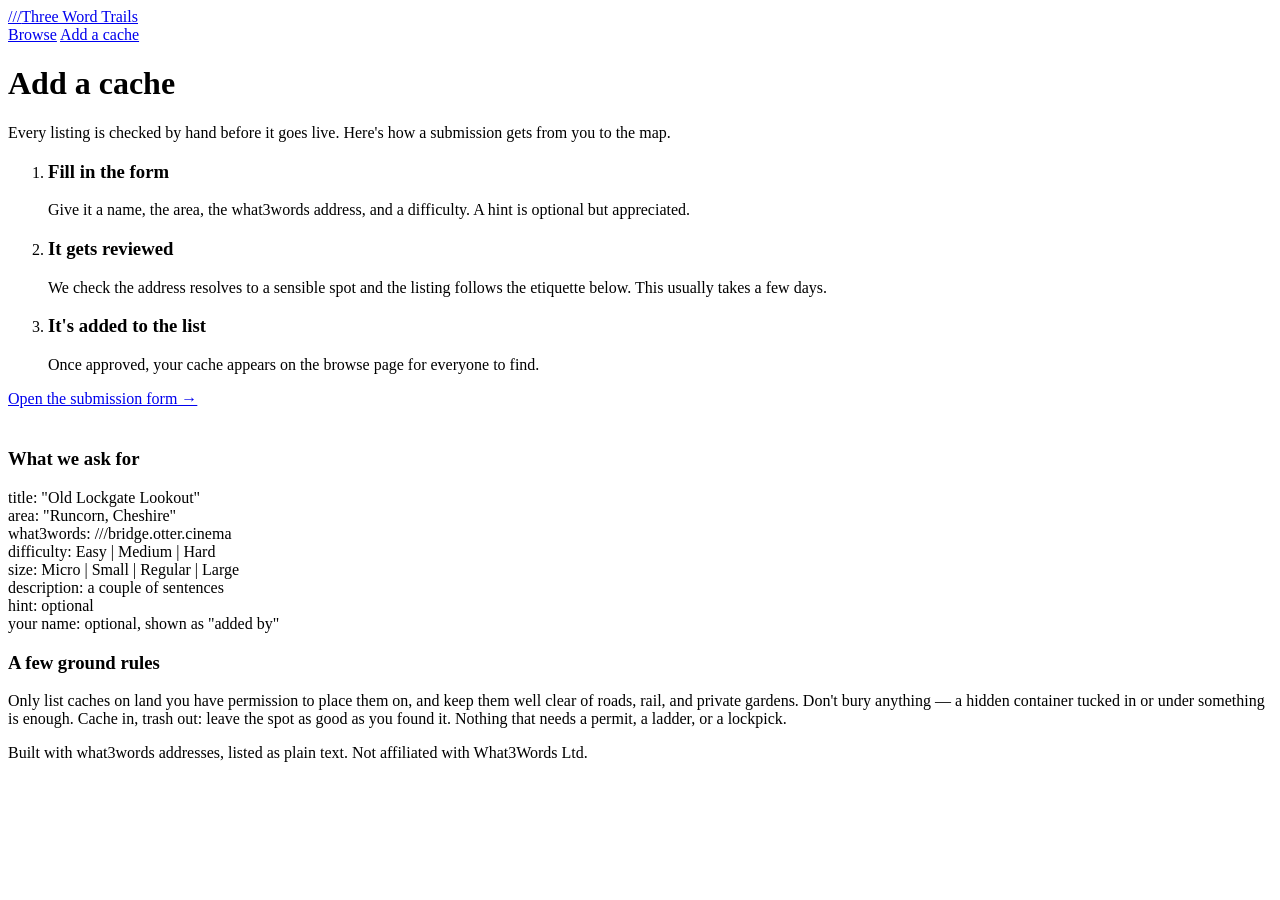
==== submit.html @ c7347fe5 "Create submit.html" ====
<!DOCTYPE html>
<html lang="en">
<head>
  <meta charset="UTF-8" />
  <meta name="viewport" content="width=device-width, initial-scale=1.0" />
  <title>Add a cache — Three Word Trails</title>
  <meta name="description" content="Submit a geocache by its what3words address for review." />

  <link rel="preconnect" href="https://fonts.googleapis.com" />
  <link rel="preconnect" href="https://fonts.gstatic.com" crossorigin />
  <link href="https://fonts.googleapis.com/css2?family=Fraunces:opsz,wght@9..144,500;9..144,600&family=Public+Sans:wght@400;500;600&family=IBM+Plex+Mono:wght@400;500&display=swap" rel="stylesheet" />

  <link rel="stylesheet" href="css/style.css" />
</head>
<body>

  <header class="site-header">
    <div class="wrap">
      <a class="wordmark" href="index.html"><span class="slashes">///</span>Three Word Trails</a>
      <nav class="site-nav">
        <a href="index.html">Browse</a>
        <a href="submit.html">Add a cache</a>
      </nav>
    </div>
  </header>

  <div class="wrap">
    <div class="journal">
      <h1>Add a cache</h1>
      <p class="lede">Every listing is checked by hand before it goes live. Here's how a submission gets from you to the map.</p>

      <ol class="steps">
        <li>
          <h3>Fill in the form</h3>
          <p>Give it a name, the area, the what3words address, and a difficulty. A hint is optional but appreciated.</p>
        </li>
        <li>
          <h3>It gets reviewed</h3>
          <p>We check the address resolves to a sensible spot and the listing follows the etiquette below. This usually takes a few days.</p>
        </li>
        <li>
          <h3>It's added to the list</h3>
          <p>Once approved, your cache appears on the browse page for everyone to find.</p>
        </li>
      </ol>

      <a class="button" href="https://forms.google.com/REPLACE-WITH-YOUR-FORM-LINK" target="_blank" rel="noopener">Open the submission form &rarr;</a>

      <h3 style="font-family: var(--font-display); margin-top: 40px;">What we ask for</h3>
      <div class="schema-box">
<span class="k">title</span>: <span class="v">"Old Lockgate Lookout"</span><br>
<span class="k">area</span>: <span class="v">"Runcorn, Cheshire"</span><br>
<span class="k">what3words</span>: <span class="v">///bridge.otter.cinema</span><br>
<span class="k">difficulty</span>: <span class="v">Easy | Medium | Hard</span><br>
<span class="k">size</span>: <span class="v">Micro | Small | Regular | Large</span><br>
<span class="k">description</span>: <span class="v">a couple of sentences</span><br>
<span class="k">hint</span>: <span class="v">optional</span><br>
<span class="k">your name</span>: <span class="v">optional, shown as "added by"</span>
      </div>

      <div class="etiquette">
        <h3>A few ground rules</h3>
        <p>
          Only list caches on land you have permission to place them on, and keep them well clear of roads, rail, and private gardens.
          Don't bury anything — a hidden container tucked in or under something is enough.
          Cache in, trash out: leave the spot as good as you found it.
          Nothing that needs a permit, a ladder, or a lockpick.
        </p>
      </div>
    </div>
  </div>

  <footer class="site-footer">
    <div class="wrap">
      Built with what3words addresses, listed as plain text. Not affiliated with What3Words Ltd.
    </div>
  </footer>

</body>
</html>
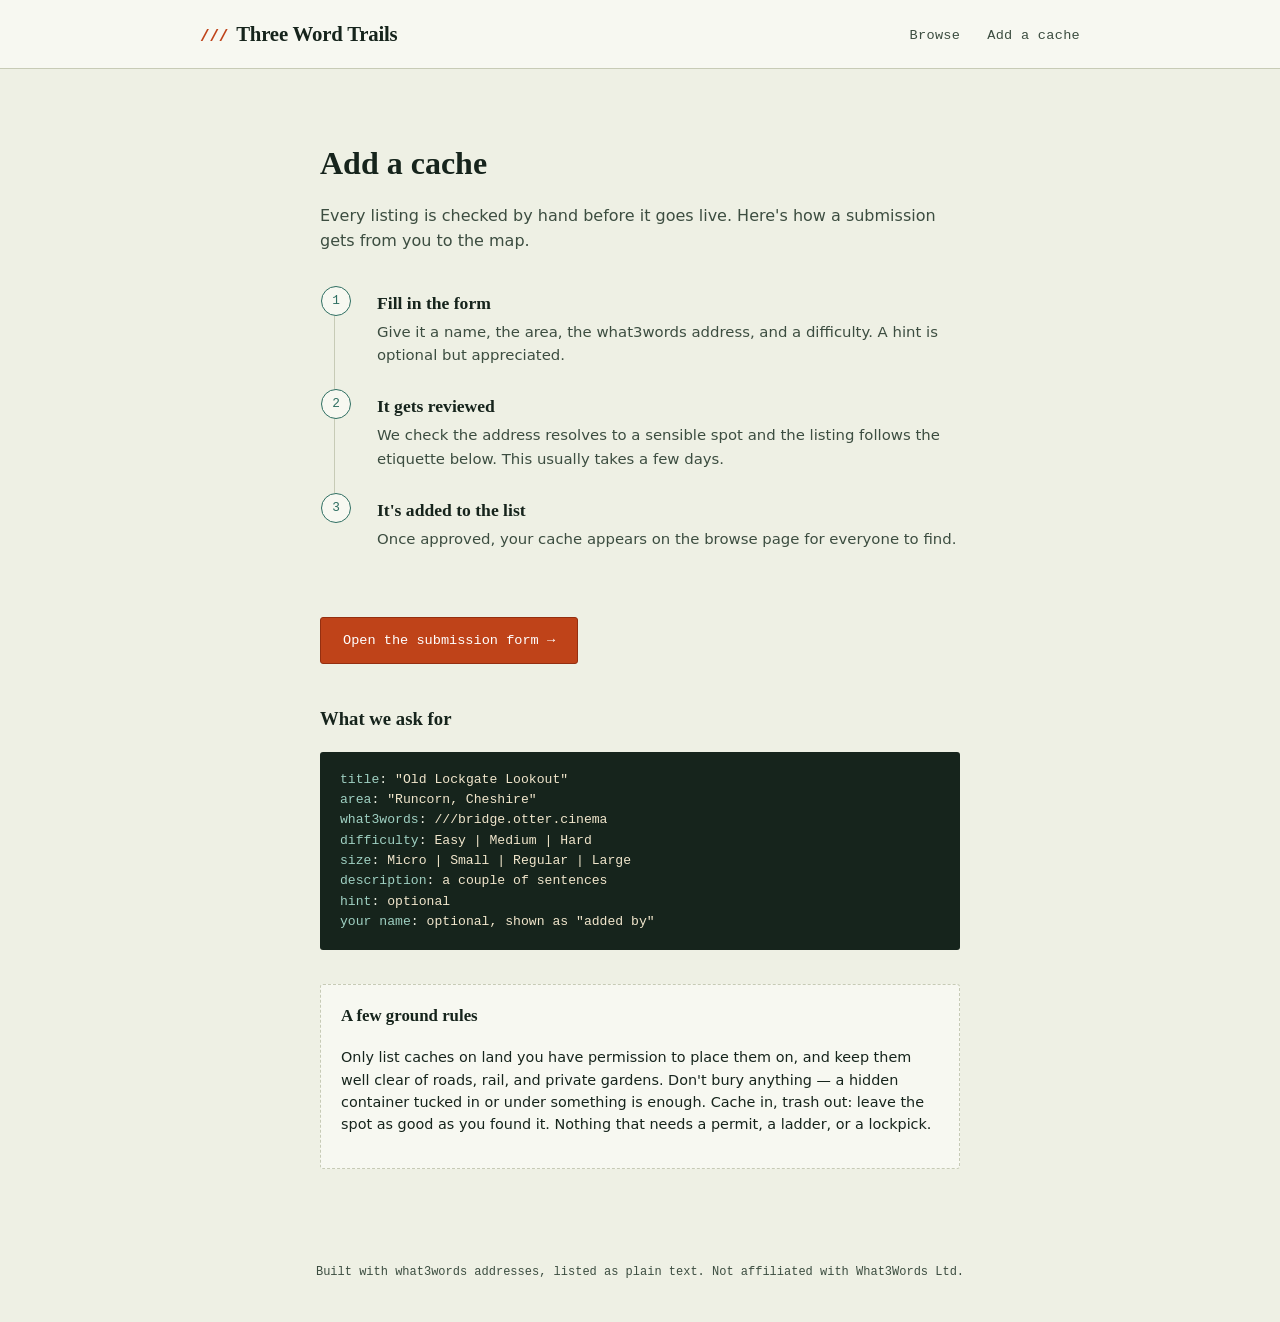
==== commit a9ea6a33: "Update submit.html" ====
--- a/submit.html
+++ b/submit.html
@@ -44,7 +44,7 @@
         </li>
       </ol>
 
-      <a class="button" href="https://forms.google.com/REPLACE-WITH-YOUR-FORM-LINK" target="_blank" rel="noopener">Open the submission form &rarr;</a>
+      <a class="button" href="https://forms.gle/1UgmpjxUwu2hFYNM8" target="_blank" rel="noopener">Open the submission form &rarr;</a>
 
       <h3 style="font-family: var(--font-display); margin-top: 40px;">What we ask for</h3>
       <div class="schema-box">
--- a/css/style.css
+++ b/css/style.css
@@ -0,0 +1,455 @@
+/* ============================================
+   Design tokens
+   ============================================ */
+:root {
+  --ink: #16241c;
+  --ink-soft: #3c4d40;
+  --paper: #eef0e4;
+  --paper-raised: #f7f8f1;
+  --moss: #2f6f62;
+  --moss-tint: #dfe9e2;
+  --blaze: #bf4319;
+  --blaze-dark: #942f10;
+  --gold: #b8862c;
+  --gold-tint: #f1e6cc;
+  --line: #c7cbb6;
+
+  --font-display: "Fraunces", "Iowan Old Style", Georgia, serif;
+  --font-body: "Public Sans", "Segoe UI", system-ui, sans-serif;
+  --font-mono: "IBM Plex Mono", "SFMono-Regular", Consolas, monospace;
+
+  --radius: 3px;
+  --max-width: 920px;
+}
+
+* { box-sizing: border-box; }
+
+html { scroll-behavior: smooth; }
+@media (prefers-reduced-motion: reduce) {
+  html { scroll-behavior: auto; }
+  * { animation-duration: 0.01ms !important; transition-duration: 0.01ms !important; }
+}
+
+body {
+  margin: 0;
+  background: var(--paper);
+  color: var(--ink);
+  font-family: var(--font-body);
+  font-size: 16px;
+  line-height: 1.55;
+}
+
+a { color: var(--moss); }
+a:hover { color: var(--blaze); }
+
+:focus-visible {
+  outline: 3px solid var(--blaze);
+  outline-offset: 2px;
+}
+
+.wrap {
+  max-width: var(--max-width);
+  margin: 0 auto;
+  padding: 0 20px;
+}
+
+/* ============================================
+   Site header
+   ============================================ */
+.site-header {
+  border-bottom: 1px solid var(--line);
+  background: var(--paper-raised);
+}
+
+.site-header .wrap {
+  display: flex;
+  align-items: center;
+  justify-content: space-between;
+  padding-top: 18px;
+  padding-bottom: 18px;
+}
+
+.wordmark {
+  font-family: var(--font-display);
+  font-weight: 600;
+  font-size: 1.3rem;
+  letter-spacing: -0.01em;
+  color: var(--ink);
+  text-decoration: none;
+  display: flex;
+  align-items: baseline;
+  gap: 8px;
+}
+
+.wordmark .slashes {
+  font-family: var(--font-mono);
+  color: var(--blaze);
+  font-size: 1rem;
+}
+
+.site-nav a {
+  font-family: var(--font-mono);
+  font-size: 0.85rem;
+  text-decoration: none;
+  color: var(--ink-soft);
+  margin-left: 22px;
+  letter-spacing: 0.02em;
+}
+
+.site-nav a:hover { color: var(--blaze); }
+
+/* ============================================
+   Hero / search
+   ============================================ */
+.hero {
+  position: relative;
+  background-color: var(--ink);
+  background-image:
+    linear-gradient(var(--ink), var(--ink)),
+    repeating-linear-gradient(0deg, rgba(238,240,228,0.06) 0 1px, transparent 1px 34px),
+    repeating-linear-gradient(90deg, rgba(238,240,228,0.06) 0 1px, transparent 1px 34px);
+  color: var(--paper);
+  padding: 56px 0 42px;
+}
+
+.hero h1 {
+  font-family: var(--font-display);
+  font-weight: 600;
+  font-size: clamp(2rem, 4.5vw, 3rem);
+  line-height: 1.08;
+  margin: 0 0 12px;
+  max-width: 16ch;
+}
+
+.hero p.lede {
+  font-size: 1.05rem;
+  color: #c9d2c6;
+  max-width: 46ch;
+  margin: 0 0 28px;
+}
+
+.field-box {
+  background: var(--paper-raised);
+  border: 1px dashed var(--line);
+  border-radius: var(--radius);
+  padding: 18px;
+  color: var(--ink);
+}
+
+.field-box .row {
+  display: flex;
+  gap: 12px;
+  flex-wrap: wrap;
+}
+
+.field-box label {
+  font-family: var(--font-mono);
+  font-size: 0.72rem;
+  text-transform: uppercase;
+  letter-spacing: 0.06em;
+  color: var(--ink-soft);
+  display: block;
+  margin-bottom: 5px;
+}
+
+.field-box input[type="search"],
+.field-box select {
+  font-family: var(--font-body);
+  font-size: 0.95rem;
+  padding: 10px 12px;
+  border: 1px solid var(--line);
+  border-radius: var(--radius);
+  background: #fff;
+  color: var(--ink);
+  min-width: 0;
+}
+
+.field-box input[type="search"] { flex: 1 1 260px; }
+.field-box select { flex: 0 1 180px; }
+
+/* ============================================
+   Difficulty chips
+   ============================================ */
+.chip-row {
+  display: flex;
+  gap: 8px;
+  flex-wrap: wrap;
+  margin-top: 14px;
+}
+
+.chip {
+  font-family: var(--font-mono);
+  font-size: 0.78rem;
+  padding: 6px 12px;
+  border-radius: 999px;
+  border: 1px solid var(--line);
+  background: #fff;
+  cursor: pointer;
+  color: var(--ink-soft);
+}
+
+.chip[aria-pressed="true"] {
+  background: var(--moss);
+  border-color: var(--moss);
+  color: #fff;
+}
+
+/* ============================================
+   Results
+   ============================================ */
+.results-bar {
+  display: flex;
+  align-items: baseline;
+  justify-content: space-between;
+  padding: 26px 0 14px;
+  font-family: var(--font-mono);
+  font-size: 0.82rem;
+  color: var(--ink-soft);
+}
+
+.cache-grid {
+  display: grid;
+  grid-template-columns: repeat(auto-fill, minmax(280px, 1fr));
+  gap: 18px;
+  padding-bottom: 60px;
+}
+
+.cache-card {
+  background: var(--paper-raised);
+  border: 1px solid var(--line);
+  border-radius: var(--radius);
+  padding: 18px;
+  display: flex;
+  flex-direction: column;
+  gap: 12px;
+}
+
+.cache-card h3 {
+  font-family: var(--font-display);
+  font-size: 1.2rem;
+  margin: 0;
+  line-height: 1.2;
+}
+
+.cache-meta {
+  font-family: var(--font-mono);
+  font-size: 0.75rem;
+  color: var(--ink-soft);
+  text-transform: uppercase;
+  letter-spacing: 0.04em;
+}
+
+/* the signature: three-word address rendered as grid tiles */
+.w3w {
+  display: flex;
+  font-family: var(--font-mono);
+  font-size: 0.82rem;
+  border: 1px solid var(--line);
+  border-radius: var(--radius);
+  overflow: hidden;
+}
+
+.w3w span {
+  flex: 1;
+  padding: 8px 6px;
+  text-align: center;
+  border-right: 1px solid var(--line);
+}
+
+.w3w span:last-child { border-right: none; }
+.w3w span:nth-child(1) { background: var(--moss-tint); color: var(--moss); }
+.w3w span:nth-child(2) { background: var(--gold-tint); color: var(--gold); }
+.w3w span:nth-child(3) { background: #f4e3dc; color: var(--blaze-dark); }
+
+.cache-card p.desc {
+  margin: 0;
+  font-size: 0.93rem;
+  color: var(--ink);
+}
+
+.difficulty-badge {
+  display: inline-flex;
+  align-items: center;
+  gap: 6px;
+  font-family: var(--font-mono);
+  font-size: 0.75rem;
+  color: var(--ink-soft);
+}
+
+.difficulty-badge .dot {
+  width: 8px;
+  height: 8px;
+  border-radius: 50%;
+}
+
+.dot.easy { background: var(--moss); }
+.dot.medium { background: var(--gold); }
+.dot.hard { background: var(--blaze); }
+
+.cache-card details {
+  font-size: 0.88rem;
+  border-top: 1px solid var(--line);
+  padding-top: 10px;
+}
+
+.cache-card summary {
+  cursor: pointer;
+  font-family: var(--font-mono);
+  font-size: 0.78rem;
+  color: var(--moss);
+}
+
+.cache-card .footer-line {
+  font-family: var(--font-mono);
+  font-size: 0.72rem;
+  color: var(--ink-soft);
+  margin-top: auto;
+}
+
+.empty-state {
+  border: 1px dashed var(--line);
+  border-radius: var(--radius);
+  padding: 40px 20px;
+  text-align: center;
+  color: var(--ink-soft);
+  font-family: var(--font-mono);
+  font-size: 0.9rem;
+}
+
+/* ============================================
+   CTA banner
+   ============================================ */
+.cta-banner {
+  background: var(--moss-tint);
+  border-top: 1px solid var(--line);
+  border-bottom: 1px solid var(--line);
+  padding: 34px 0;
+  text-align: center;
+}
+
+.cta-banner h2 {
+  font-family: var(--font-display);
+  font-size: 1.5rem;
+  margin: 0 0 8px;
+}
+
+.button {
+  display: inline-block;
+  font-family: var(--font-mono);
+  font-size: 0.85rem;
+  text-decoration: none;
+  background: var(--blaze);
+  color: #fff;
+  padding: 12px 22px;
+  border-radius: var(--radius);
+  border: 1px solid var(--blaze-dark);
+  margin-top: 10px;
+}
+
+.button:hover { background: var(--blaze-dark); color: #fff; }
+
+/* ============================================
+   Submit page
+   ============================================ */
+.journal {
+  max-width: 640px;
+  margin: 0 auto;
+  padding: 48px 0 70px;
+}
+
+.journal h1 {
+  font-family: var(--font-display);
+  font-size: 2rem;
+  margin-bottom: 6px;
+}
+
+.journal .lede {
+  color: var(--ink-soft);
+  margin-bottom: 32px;
+}
+
+.steps {
+  list-style: none;
+  margin: 0 0 34px;
+  padding: 0;
+  counter-reset: step;
+}
+
+.steps li {
+  counter-increment: step;
+  position: relative;
+  padding: 4px 0 22px 42px;
+  border-left: 1px solid var(--line);
+  margin-left: 14px;
+}
+
+.steps li:last-child { border-left-color: transparent; }
+
+.steps li::before {
+  content: counter(step);
+  position: absolute;
+  left: -14px;
+  top: 0;
+  width: 28px;
+  height: 28px;
+  border-radius: 50%;
+  background: var(--paper-raised);
+  border: 1px solid var(--moss);
+  color: var(--moss);
+  font-family: var(--font-mono);
+  font-size: 0.8rem;
+  display: flex;
+  align-items: center;
+  justify-content: center;
+}
+
+.steps h3 {
+  margin: 0 0 4px;
+  font-family: var(--font-display);
+  font-size: 1.1rem;
+}
+
+.steps p { margin: 0; color: var(--ink-soft); font-size: 0.93rem; }
+
+.schema-box {
+  background: var(--ink);
+  color: var(--paper);
+  border-radius: var(--radius);
+  padding: 18px 20px;
+  font-family: var(--font-mono);
+  font-size: 0.82rem;
+  overflow-x: auto;
+  margin-bottom: 34px;
+}
+
+.schema-box .k { color: #9fd0c2; }
+.schema-box .v { color: var(--gold-tint); }
+
+.etiquette {
+  background: var(--paper-raised);
+  border: 1px dashed var(--line);
+  border-radius: var(--radius);
+  padding: 18px 20px;
+  font-size: 0.9rem;
+}
+
+.etiquette h3 {
+  font-family: var(--font-display);
+  margin-top: 0;
+}
+
+/* ============================================
+   Footer
+   ============================================ */
+.site-footer {
+  padding: 24px 0 40px;
+  font-family: var(--font-mono);
+  font-size: 0.75rem;
+  color: var(--ink-soft);
+  text-align: center;
+}
+
+@media (max-width: 560px) {
+  .site-nav a { margin-left: 14px; }
+  .hero { padding: 40px 0 32px; }
+}
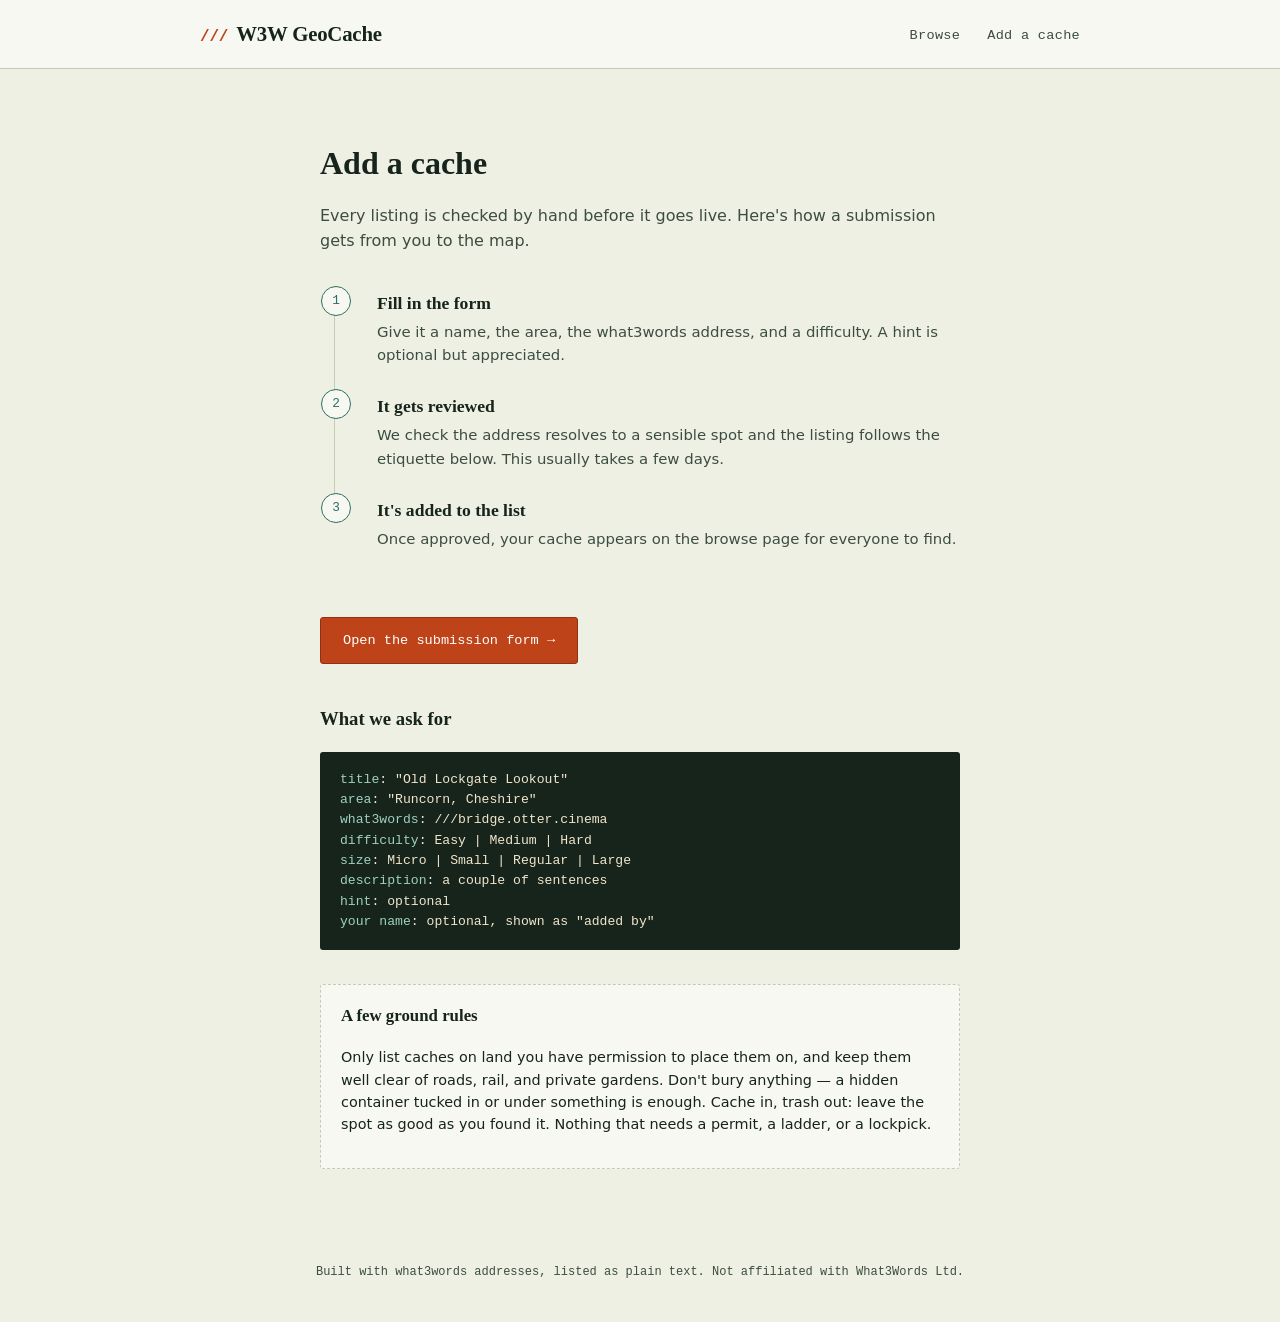
==== commit 8e0fcdd1: "Update title and branding in submit.html" ====
--- a/submit.html
+++ b/submit.html
@@ -3,7 +3,7 @@
 <head>
   <meta charset="UTF-8" />
   <meta name="viewport" content="width=device-width, initial-scale=1.0" />
-  <title>Add a cache — Three Word Trails</title>
+  <title>Add a cache — W3W GeoCache</title>
   <meta name="description" content="Submit a geocache by its what3words address for review." />
 
   <link rel="preconnect" href="https://fonts.googleapis.com" />
@@ -16,7 +16,7 @@
 
   <header class="site-header">
     <div class="wrap">
-      <a class="wordmark" href="index.html"><span class="slashes">///</span>Three Word Trails</a>
+      <a class="wordmark" href="index.html"><span class="slashes">///</span>W3W GeoCache</a>
       <nav class="site-nav">
         <a href="index.html">Browse</a>
         <a href="submit.html">Add a cache</a>
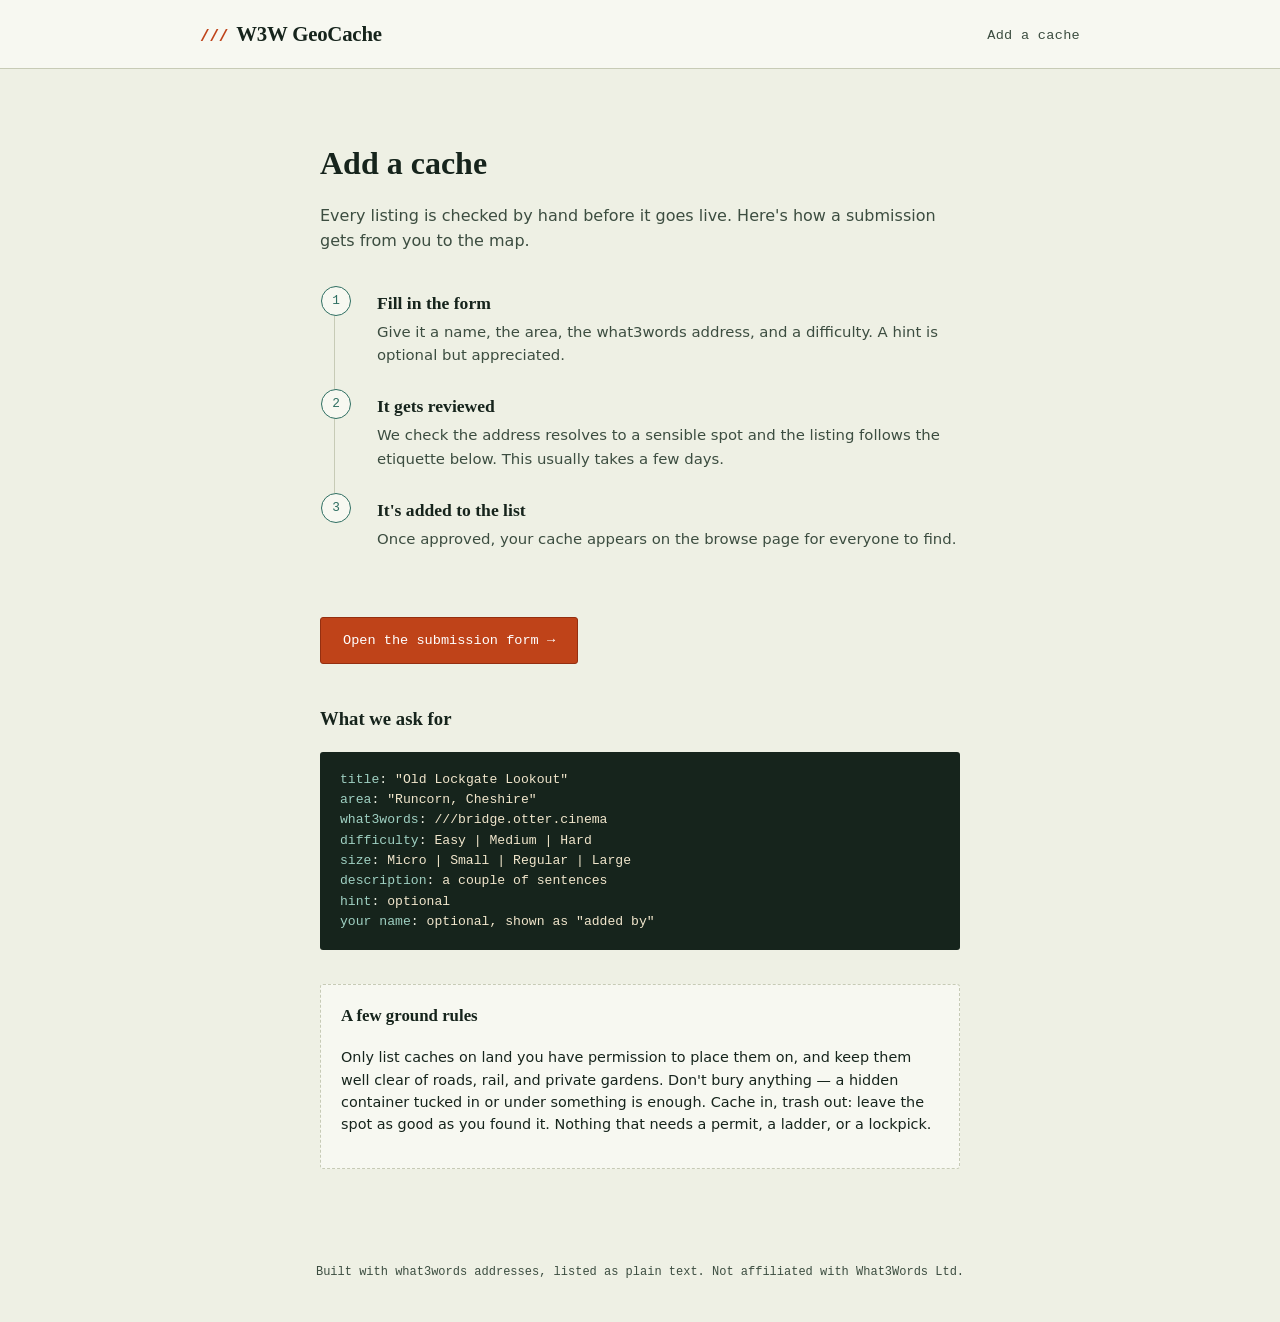
==== commit deb59c35: "Comment out Browse link in site navigation Comment out the 'Browse' link in the navigation." ====
--- a/submit.html
+++ b/submit.html
@@ -18,7 +18,7 @@
     <div class="wrap">
       <a class="wordmark" href="index.html"><span class="slashes">///</span>W3W GeoCache</a>
       <nav class="site-nav">
-        <a href="index.html">Browse</a>
+        <!--<a href="index.html">Browse</a>-->
         <a href="submit.html">Add a cache</a>
       </nav>
     </div>
--- a/css/style.css
+++ b/css/style.css
@@ -257,9 +257,9 @@
 }
 
 .w3w span:last-child { border-right: none; }
-.w3w span:nth-child(1) { background: var(--moss-tint); color: var(--moss); }
+.w3w span:nth-child(1) { background: var(--gold-tint); color: var(--gold); }
 .w3w span:nth-child(2) { background: var(--gold-tint); color: var(--gold); }
-.w3w span:nth-child(3) { background: #f4e3dc; color: var(--blaze-dark); }
+.w3w span:nth-child(3) { background: var(--gold-tint); color: var(--gold); }
 
 .cache-card p.desc {
   margin: 0;
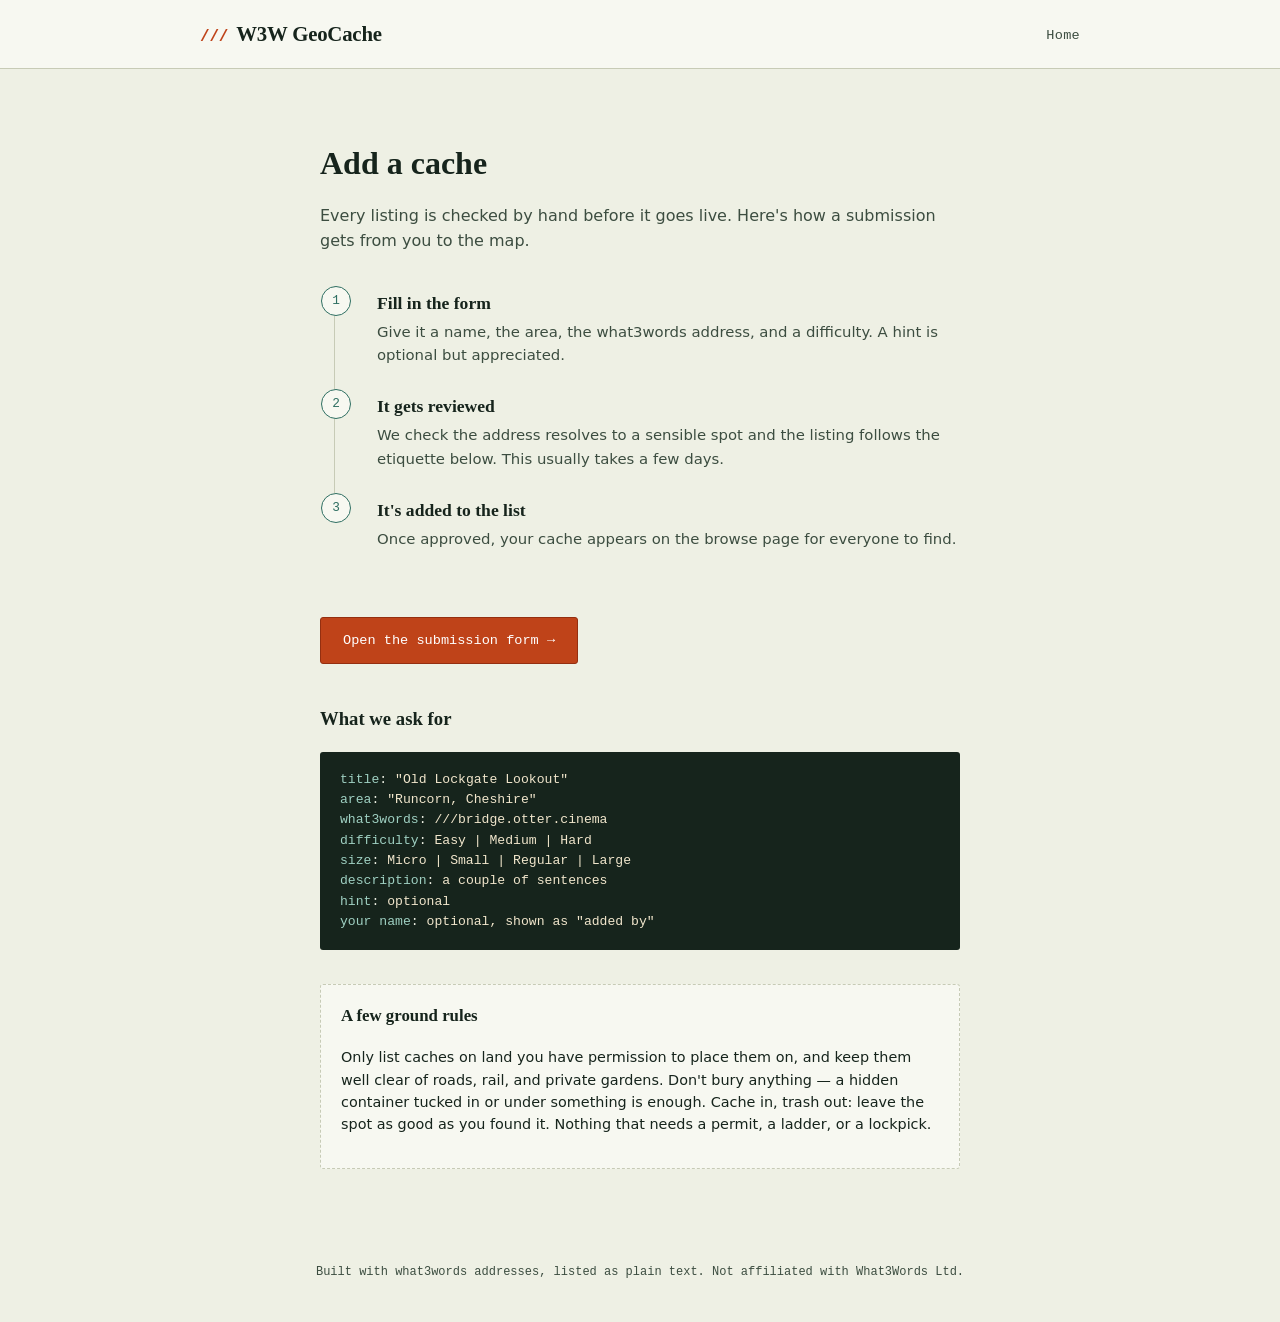
==== commit ae878815: "Update navigation links in submit.html" ====
--- a/submit.html
+++ b/submit.html
@@ -18,8 +18,8 @@
     <div class="wrap">
       <a class="wordmark" href="index.html"><span class="slashes">///</span>W3W GeoCache</a>
       <nav class="site-nav">
-        <!--<a href="index.html">Browse</a>-->
-        <a href="submit.html">Add a cache</a>
+        <a href="index.html">Home</a>
+        <!--<a href="submit.html">Add a cache</a>-->
       </nav>
     </div>
   </header>
